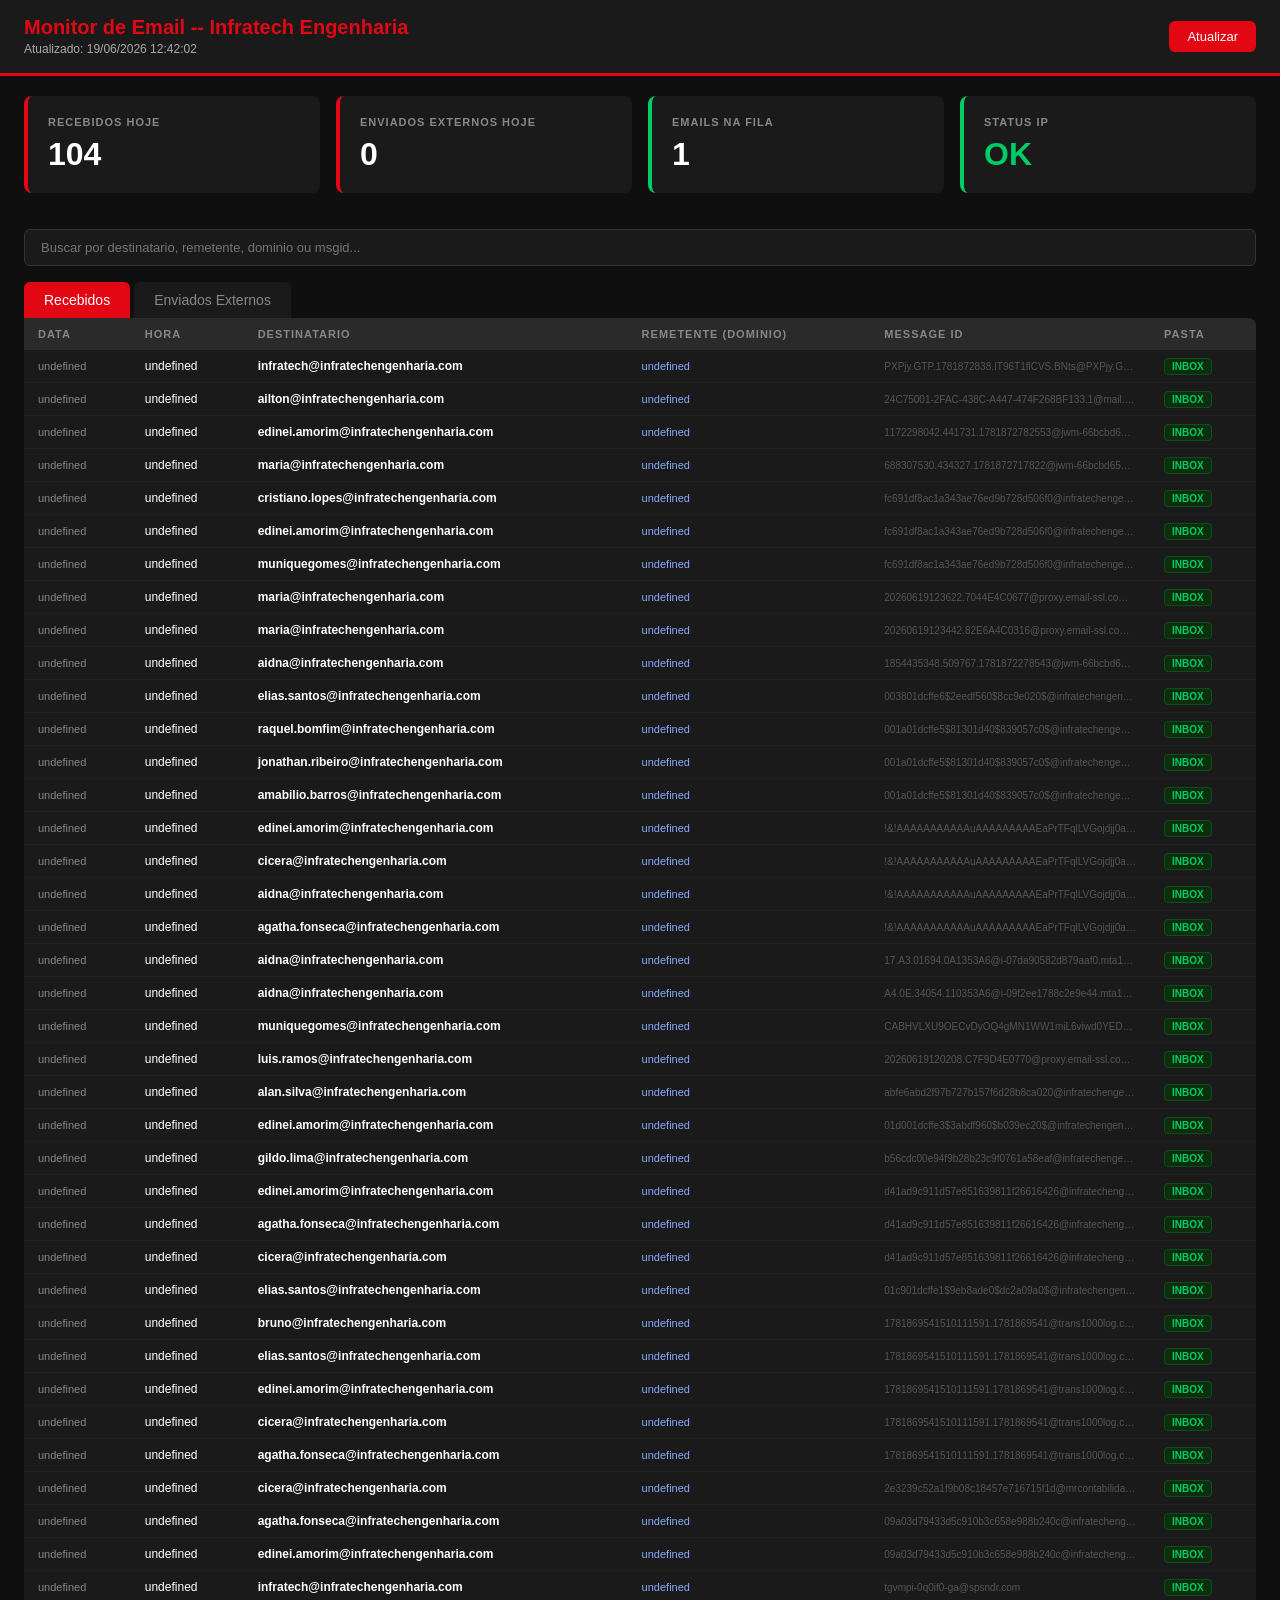
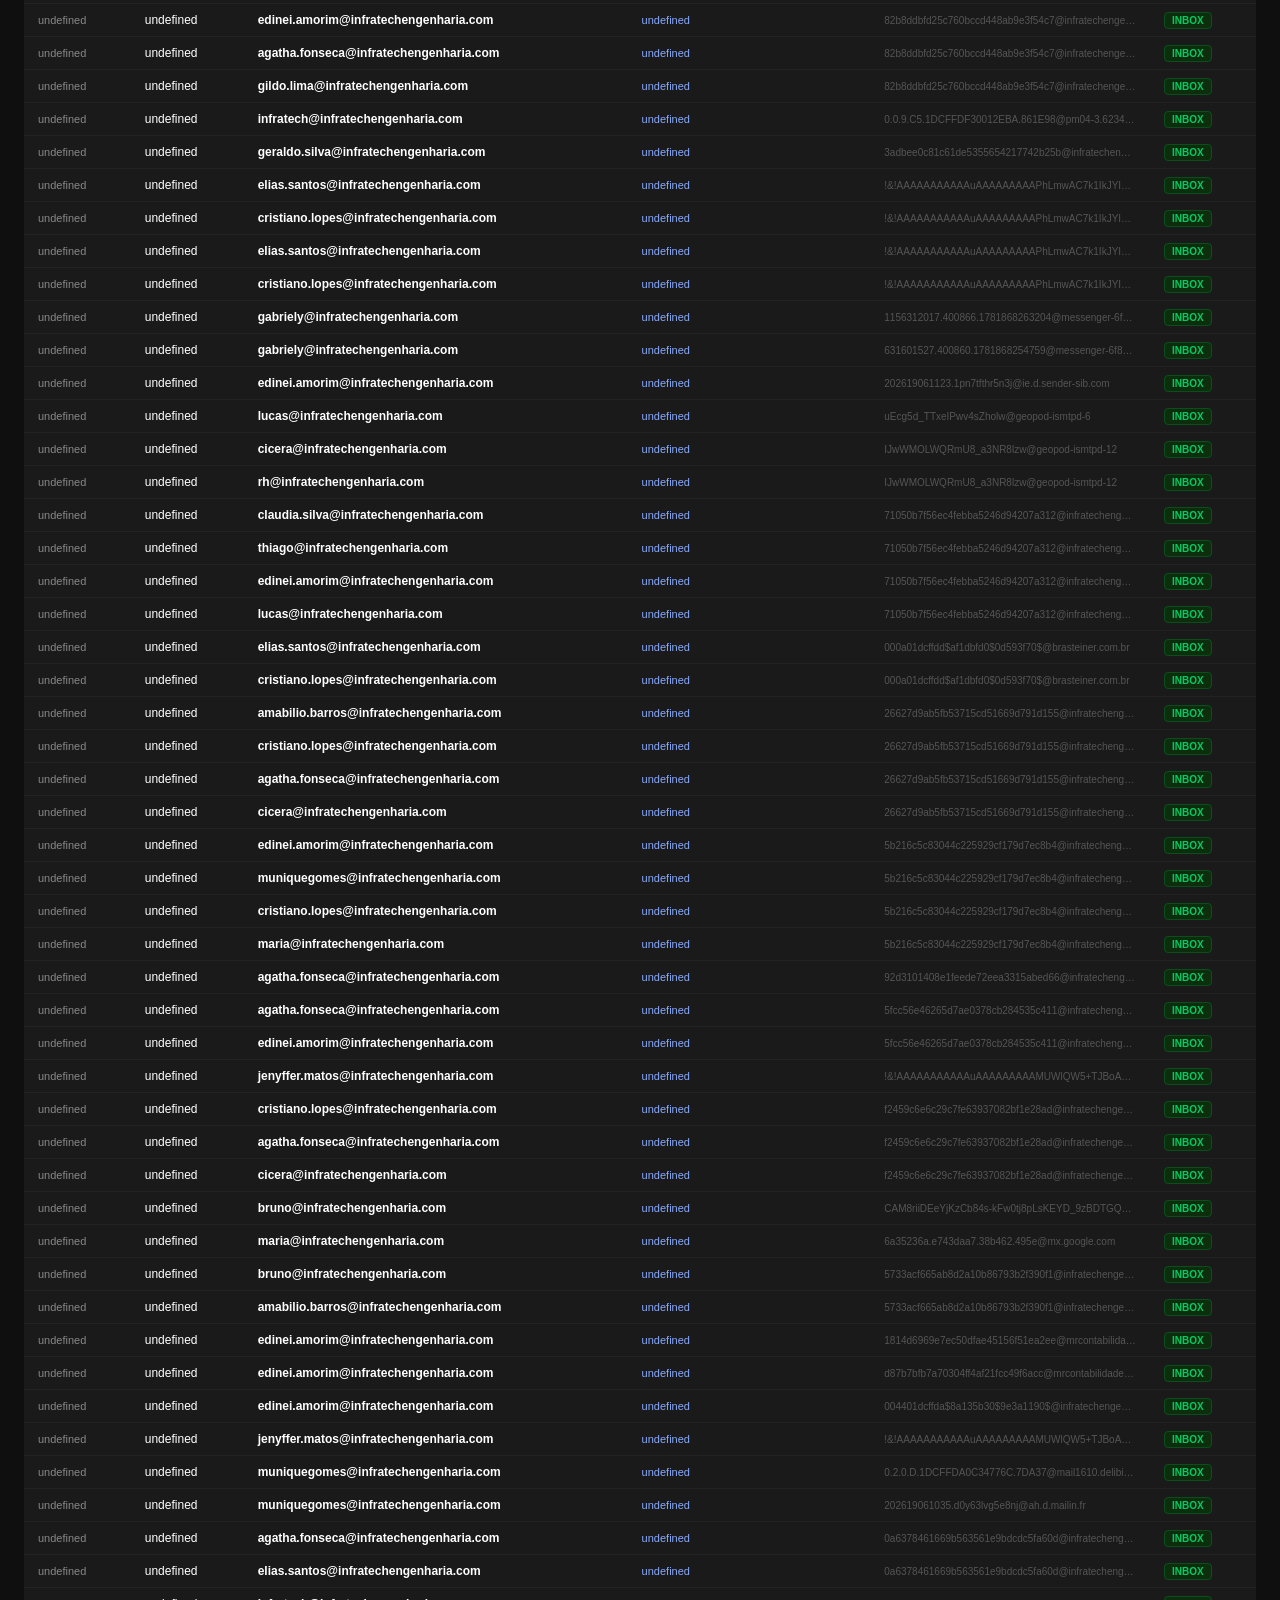
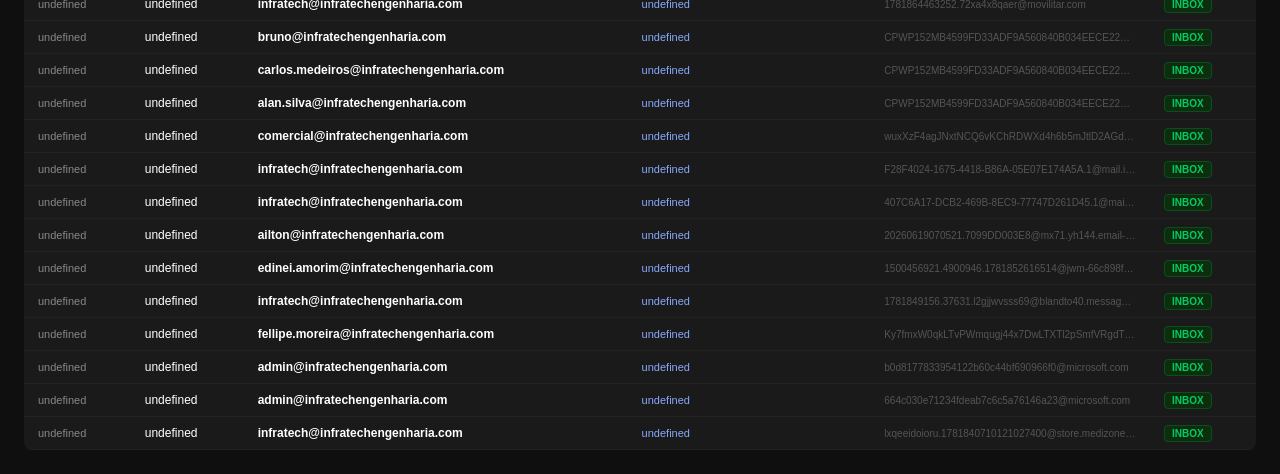
==== dashboard/index.html @ 19f31ac3 "Dashboard monitoramento email + scripts atualizados" ====
<!DOCTYPE html>
<html lang="pt-BR">
<head>
<meta charset="UTF-8">
<meta name="viewport" content="width=device-width, initial-scale=1.0">
<title>Monitor de Email | Infratech Engenharia</title>
<style>
* { margin: 0; padding: 0; box-sizing: border-box; }
body { font-family: Arial, sans-serif; background: #0f0f0f; color: #e0e0e0; }
header { background: #1a1a1a; border-bottom: 3px solid #E30613; padding: 16px 24px; display: flex; align-items: center; gap: 16px; }
header h1 { color: #E30613; font-size: 20px; }
header span { font-size: 12px; color: #aaa; }
.cards { display: flex; gap: 16px; padding: 20px 24px; flex-wrap: wrap; }
.card { background: #1a1a1a; border-radius: 8px; padding: 20px; flex: 1; min-width: 180px; border-left: 4px solid #E30613; }
.card h3 { font-size: 11px; color: #888; text-transform: uppercase; margin-bottom: 8px; letter-spacing: 1px; }
.card .valor { font-size: 32px; font-weight: bold; color: #fff; }
.card.alerta { border-left-color: #ff4444; }
.card.ok { border-left-color: #00cc66; }
.tabs { display: flex; gap: 4px; padding: 0 24px; margin-top: 8px; }
.tab { padding: 10px 20px; background: #1a1a1a; border: none; color: #888; cursor: pointer; border-radius: 6px 6px 0 0; font-size: 14px; }
.tab.active { background: #E30613; color: #fff; }
.tabcontent { display: none; padding: 0 24px 24px; }
.tabcontent.active { display: block; }
table { width: 100%; border-collapse: collapse; background: #1a1a1a; border-radius: 0 8px 8px 8px; overflow: hidden; }
th { background: #2a2a2a; padding: 10px 14px; text-align: left; font-size: 11px; color: #888; text-transform: uppercase; letter-spacing: 1px; white-space: nowrap; }
td { padding: 9px 14px; border-bottom: 1px solid #222; font-size: 12px; }
tr:hover td { background: #1f1f1f; }
.badge { padding: 2px 7px; border-radius: 4px; font-size: 10px; font-weight: bold; white-space: nowrap; }
.badge-inbox { background: #0d2e0d; color: #00cc66; border: 1px solid #00cc6633; }
.badge-spam { background: #2e0d0d; color: #ff6666; border: 1px solid #ff444433; }
.status-ok { color: #00cc66; font-weight: bold; }
.status-alerta { color: #ff4444; font-weight: bold; }
.refresh { margin-left: auto; background: #E30613; color: #fff; border: none; padding: 8px 18px; border-radius: 6px; cursor: pointer; font-size: 13px; }
.refresh:hover { background: #c00510; }
.search { padding: 16px 24px 8px; }
.search input { width: 100%; padding: 10px 16px; background: #1a1a1a; border: 1px solid #333; color: #fff; border-radius: 6px; font-size: 13px; }
.search input:focus { outline: none; border-color: #E30613; }
.ext { color: #aaa; font-size: 11px; }
.dest { color: #fff; font-weight: bold; }
.rem { color: #88aaff; font-size: 11px; }
.hora { color: #fff; font-size: 12px; }
.data { color: #888; font-size: 11px; }
.msgid { color: #555; font-size: 10px; max-width: 200px; overflow: hidden; text-overflow: ellipsis; white-space: nowrap; }
</style>
</head>
<body>
<header>
  <div>
    <h1>Monitor de Email -- Infratech Engenharia</h1>
    <span id="atualizado">Carregando...</span>
  </div>
  <button class="refresh" onclick="carregarDados()">Atualizar</button>
</header>
<div class="cards">
  <div class="card" id="card-recebidos"><h3>Recebidos Hoje</h3><div class="valor" id="recebidos-hoje">--</div></div>
  <div class="card" id="card-enviados"><h3>Enviados Externos Hoje</h3><div class="valor" id="enviados-hoje">--</div></div>
  <div class="card" id="card-fila"><h3>Emails na Fila</h3><div class="valor" id="fila">--</div></div>
  <div class="card" id="card-ip"><h3>Status IP</h3><div class="valor" id="ip-status">--</div></div>
</div>
<div class="search">
  <input type="text" id="busca" placeholder="Buscar por destinatario, remetente, dominio ou msgid..." oninput="filtrar()">
</div>
<div class="tabs">
  <button class="tab active" onclick="mostrarTab('recebidos',this)">Recebidos</button>
  <button class="tab" onclick="mostrarTab('enviados',this)">Enviados Externos</button>
</div>
<div id="tab-recebidos" class="tabcontent active">
  <table>
    <thead>
      <tr>
        <th>Data</th>
        <th>Hora</th>
        <th>Destinatario</th>
        <th>Remetente (dominio)</th>
        <th>Message ID</th>
        <th>Pasta</th>
      </tr>
    </thead>
    <tbody id="tabela-recebidos"></tbody>
  </table>
</div>
<div id="tab-enviados" class="tabcontent">
  <table>
    <thead>
      <tr>
        <th>Data</th>
        <th>Hora</th>
        <th>Remetente</th>
        <th>Dominio Destino</th>
        <th>Servidor Destino</th>
        <th>Rcpts</th>
      </tr>
    </thead>
    <tbody id="tabela-enviados"></tbody>
  </table>
</div>
<script>
var dadosGlobais={};
function carregarDados(){
  document.getElementById("atualizado").textContent="Atualizando...";
  fetch("data.json?t="+Date.now()).then(function(r){return r.json();}).then(function(d){
    dadosGlobais=d;
    document.getElementById("atualizado").textContent="Atualizado: "+d.atualizado;
    document.getElementById("recebidos-hoje").textContent=d.recebidos_hoje;
    document.getElementById("enviados-hoje").textContent=d.enviados_hoje;
    document.getElementById("fila").textContent=d.fila;
    var ipCard=document.getElementById("card-ip");
    var ipStatus=document.getElementById("ip-status");
    if(d.ip_bloqueado&&d.ip_bloqueado!=="nenhum"&&d.ip_bloqueado.trim()!==""){
      ipStatus.innerHTML='<span class="status-alerta">BLOQUEADO</span>';
      ipCard.className="card alerta";
    }else{
      ipStatus.innerHTML='<span class="status-ok">OK</span>';
      ipCard.className="card ok";
    }
    document.getElementById("card-fila").className=d.fila>5?"card alerta":"card ok";
    renderTabela(d.recebidos,d.enviados);
  }).catch(function(e){document.getElementById("atualizado").textContent="Erro: "+e.message;});
}
function renderTabela(recebidos,enviados){
  var busca=document.getElementById("busca").value.toLowerCase();
  var tbR=document.getElementById("tabela-recebidos");
  var htmlR="";
  var filtR=recebidos.filter(function(r){return !busca||JSON.stringify(r).toLowerCase().indexOf(busca)>=0;});
  for(var i=0;i<filtR.length;i++){
    var r=filtR[i];
    var cls=r.pasta==="INBOX"?"badge-inbox":"badge-spam";
    htmlR+="<tr>";
    htmlR+="<td class='data'>"+r.data+"</td>";
    htmlR+="<td class='hora'>"+r.hora+"</td>";
    htmlR+="<td class='dest'>"+r.destinatario+"</td>";
    htmlR+="<td class='rem'>"+r.remetente+"</td>";
    htmlR+="<td class='msgid' title='"+r.msgid+"'>"+r.msgid+"</td>";
    htmlR+="<td><span class='badge "+cls+"'>"+r.pasta+"</span></td>";
    htmlR+="</tr>";
  }
  tbR.innerHTML=htmlR||"<tr><td colspan='6' style='text-align:center;color:#555;padding:20px'>Nenhum resultado</td></tr>";
  var tbE=document.getElementById("tabela-enviados");
  var htmlE="";
  var filtE=enviados.filter(function(e){return !busca||JSON.stringify(e).toLowerCase().indexOf(busca)>=0;});
  for(var j=0;j<filtE.length;j++){
    var ev=filtE[j];
    htmlE+="<tr>";
    htmlE+="<td class='data'>"+ev.data+"</td>";
    htmlE+="<td class='hora'>"+ev.hora+"</td>";
    htmlE+="<td class='dest'>"+ev.remetente+"</td>";
    htmlE+="<td class='ext'>"+ev.dominio_destino+"</td>";
    htmlE+="<td class='msgid' title='"+ev.host+"'>"+ev.host+"</td>";
    htmlE+="<td>"+ev.rcpts+"</td>";
    htmlE+="</tr>";
  }
  tbE.innerHTML=htmlE||"<tr><td colspan='6' style='text-align:center;color:#555;padding:20px'>Nenhum resultado</td></tr>";
}
function filtrar(){if(dadosGlobais.recebidos)renderTabela(dadosGlobais.recebidos,dadosGlobais.enviados);}
function mostrarTab(tab,btn){
  document.querySelectorAll(".tab").forEach(function(t){t.classList.remove("active");});
  document.querySelectorAll(".tabcontent").forEach(function(t){t.classList.remove("active");});
  document.getElementById("tab-"+tab).classList.add("active");
  btn.classList.add("active");
}
carregarDados();
setInterval(carregarDados,60000);
</script>
</body>
</html>
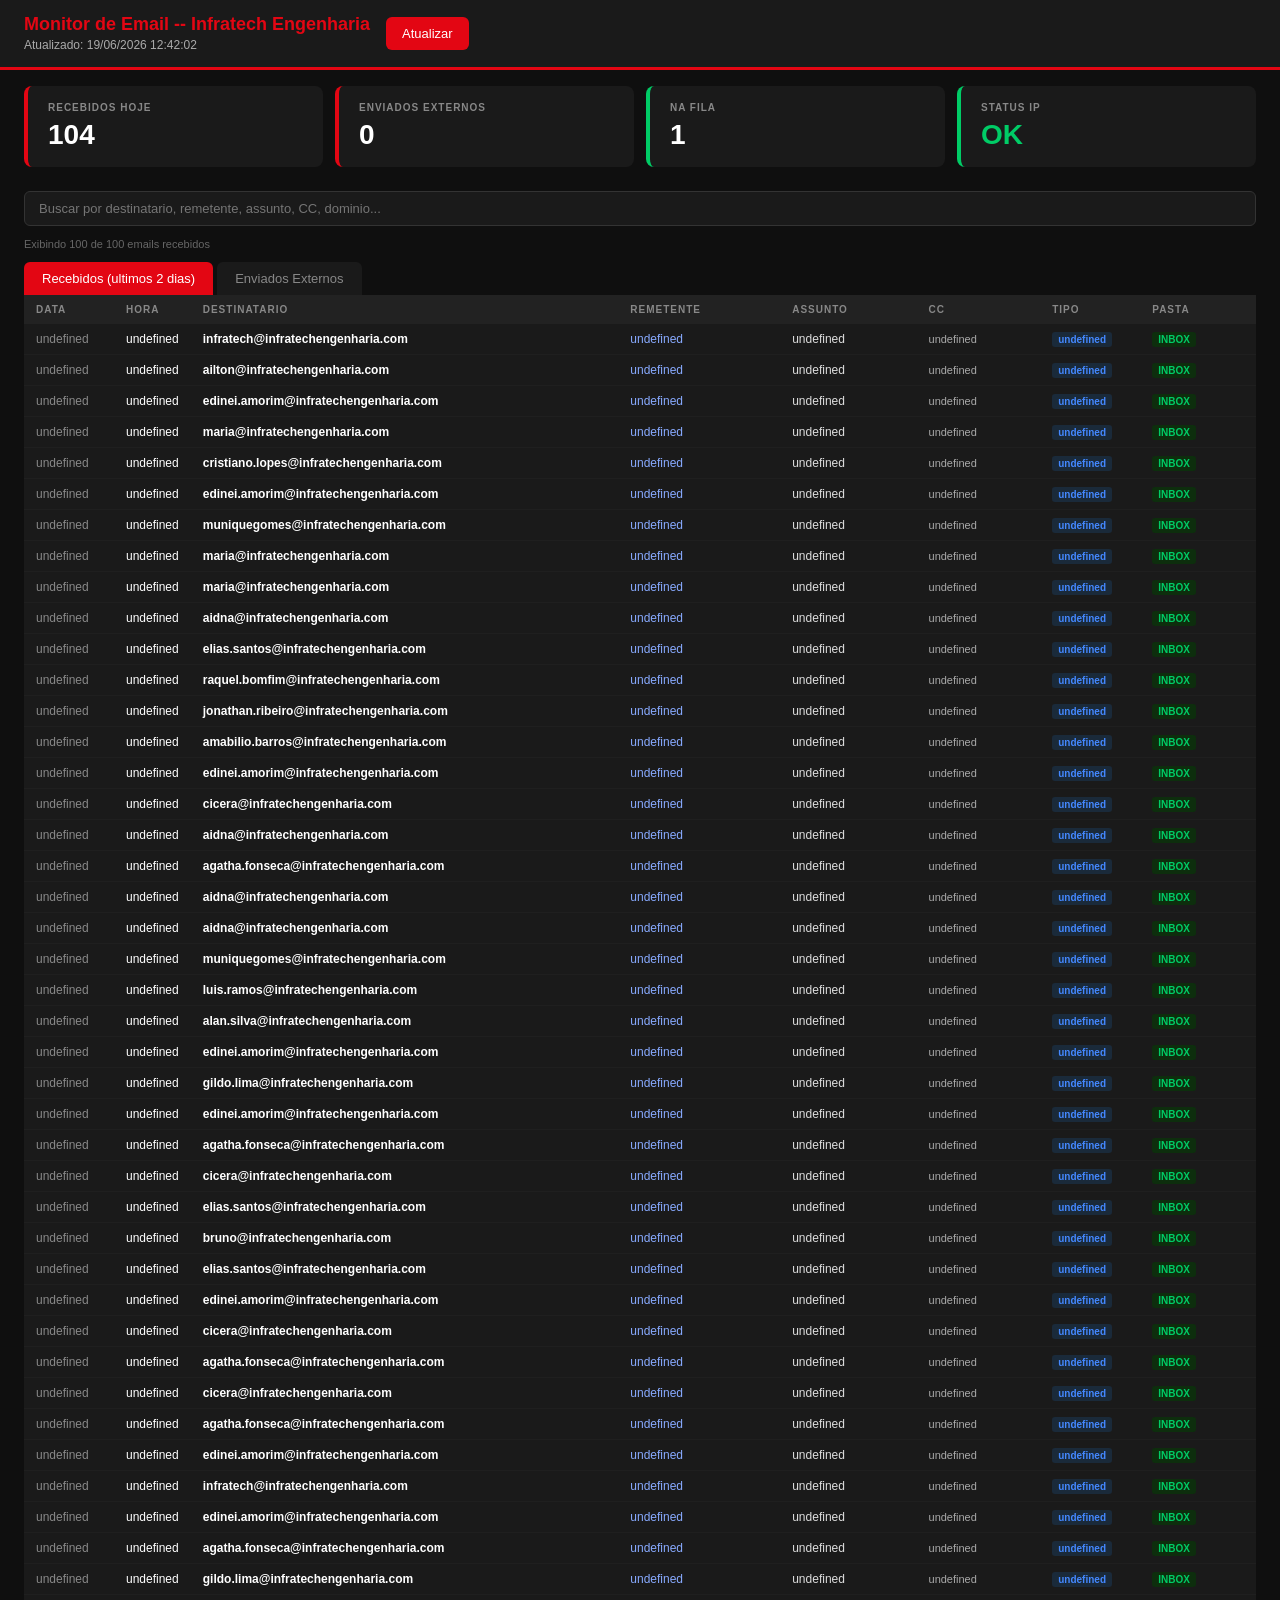
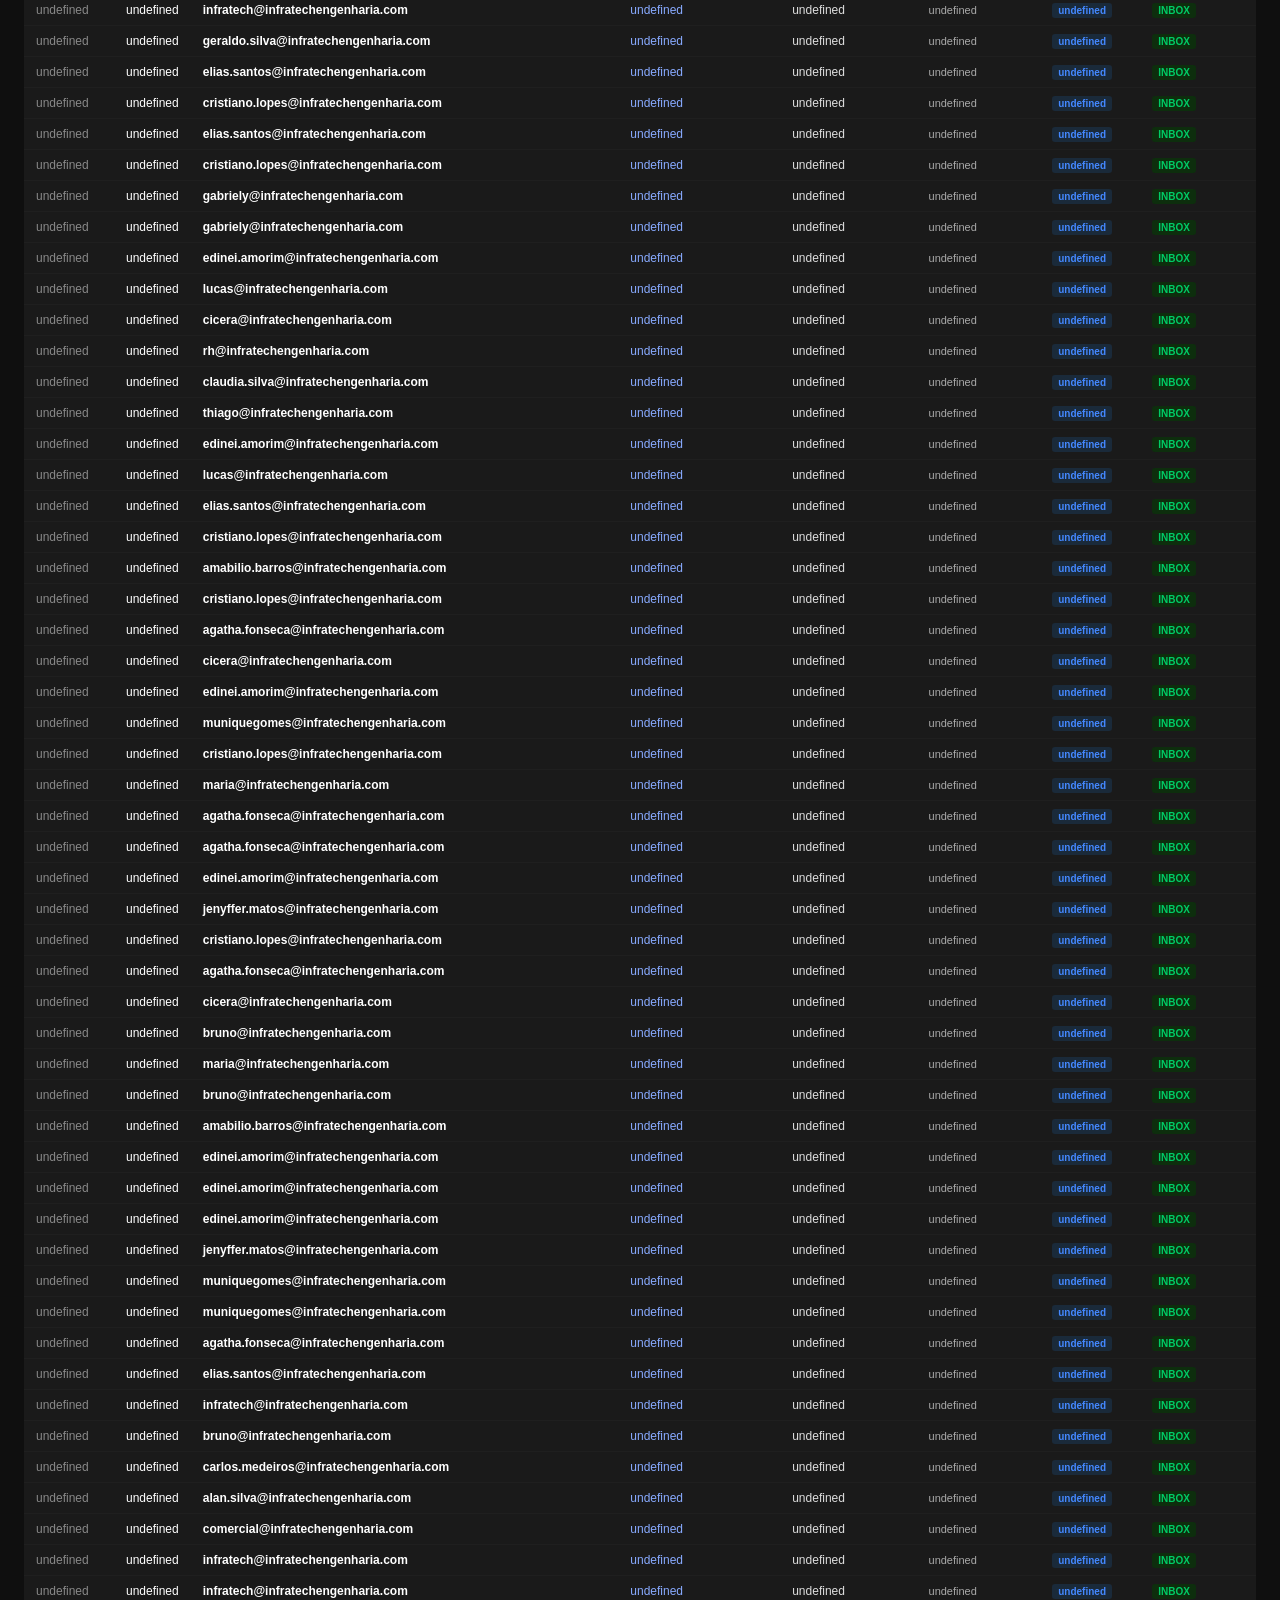
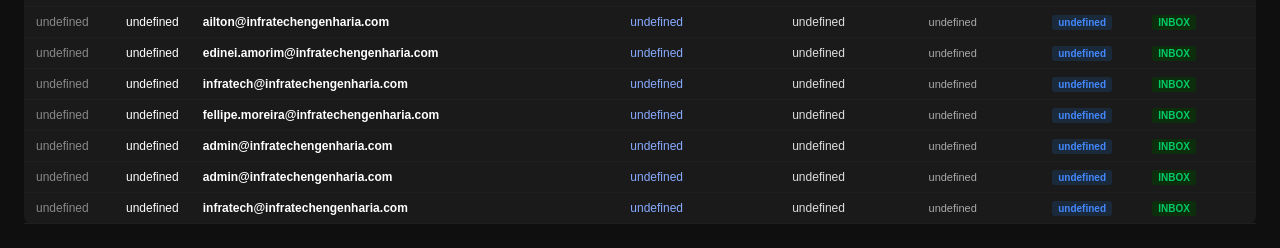
==== commit 1bac1ef2: "dashboard: atualiza fix_dashboard.py, index.html e adiciona README.md - fix_dashboard.py com comenta" ====
--- a/dashboard/index.html
+++ b/dashboard/index.html
@@ -7,40 +7,47 @@
 <style>
 * { margin: 0; padding: 0; box-sizing: border-box; }
 body { font-family: Arial, sans-serif; background: #0f0f0f; color: #e0e0e0; }
-header { background: #1a1a1a; border-bottom: 3px solid #E30613; padding: 16px 24px; display: flex; align-items: center; gap: 16px; }
-header h1 { color: #E30613; font-size: 20px; }
+header { background: #1a1a1a; border-bottom: 3px solid #E30613; padding: 14px 24px; display: flex; align-items: center; gap: 16px; }
+header h1 { color: #E30613; font-size: 18px; }
 header span { font-size: 12px; color: #aaa; }
-.cards { display: flex; gap: 16px; padding: 20px 24px; flex-wrap: wrap; }
-.card { background: #1a1a1a; border-radius: 8px; padding: 20px; flex: 1; min-width: 180px; border-left: 4px solid #E30613; }
-.card h3 { font-size: 11px; color: #888; text-transform: uppercase; margin-bottom: 8px; letter-spacing: 1px; }
-.card .valor { font-size: 32px; font-weight: bold; color: #fff; }
+.cards { display: flex; gap: 12px; padding: 16px 24px; flex-wrap: wrap; }
+.card { background: #1a1a1a; border-radius: 8px; padding: 16px 20px; flex: 1; min-width: 160px; border-left: 4px solid #E30613; }
+.card h3 { font-size: 10px; color: #888; text-transform: uppercase; margin-bottom: 6px; letter-spacing: 1px; }
+.card .valor { font-size: 28px; font-weight: bold; color: #fff; }
 .card.alerta { border-left-color: #ff4444; }
 .card.ok { border-left-color: #00cc66; }
+.toolbar { display: flex; align-items: center; gap: 8px; padding: 8px 24px; }
+.toolbar input { flex: 1; padding: 9px 14px; background: #1a1a1a; border: 1px solid #333; color: #fff; border-radius: 6px; font-size: 13px; }
+.toolbar input:focus { outline: none; border-color: #E30613; }
 .tabs { display: flex; gap: 4px; padding: 0 24px; margin-top: 8px; }
-.tab { padding: 10px 20px; background: #1a1a1a; border: none; color: #888; cursor: pointer; border-radius: 6px 6px 0 0; font-size: 14px; }
+.tab { padding: 9px 18px; background: #1a1a1a; border: none; color: #888; cursor: pointer; border-radius: 6px 6px 0 0; font-size: 13px; }
 .tab.active { background: #E30613; color: #fff; }
-.tabcontent { display: none; padding: 0 24px 24px; }
+.tabcontent { display: none; padding: 0 24px 24px; overflow-x: auto; }
 .tabcontent.active { display: block; }
-table { width: 100%; border-collapse: collapse; background: #1a1a1a; border-radius: 0 8px 8px 8px; overflow: hidden; }
-th { background: #2a2a2a; padding: 10px 14px; text-align: left; font-size: 11px; color: #888; text-transform: uppercase; letter-spacing: 1px; white-space: nowrap; }
-td { padding: 9px 14px; border-bottom: 1px solid #222; font-size: 12px; }
+table { width: 100%; border-collapse: collapse; background: #1a1a1a; border-radius: 0 8px 8px 8px; min-width: 900px; }
+th { background: #222; padding: 9px 12px; text-align: left; font-size: 10px; color: #888; text-transform: uppercase; letter-spacing: 1px; white-space: nowrap; cursor: pointer; }
+th:hover { color: #E30613; }
+td { padding: 8px 12px; border-bottom: 1px solid #1f1f1f; font-size: 12px; max-width: 250px; overflow: hidden; text-overflow: ellipsis; white-space: nowrap; }
 tr:hover td { background: #1f1f1f; }
-.badge { padding: 2px 7px; border-radius: 4px; font-size: 10px; font-weight: bold; white-space: nowrap; }
-.badge-inbox { background: #0d2e0d; color: #00cc66; border: 1px solid #00cc6633; }
-.badge-spam { background: #2e0d0d; color: #ff6666; border: 1px solid #ff444433; }
+.badge { padding: 2px 6px; border-radius: 3px; font-size: 10px; font-weight: bold; }
+.badge-inbox { background: #0d2e0d; color: #00cc66; }
+.badge-spam { background: #2e0d0d; color: #ff6666; }
+.badge-normal { background: #1a2a3a; color: #4488ff; }
+.badge-resposta { background: #2a1a3a; color: #aa66ff; }
+.badge-reenc { background: #2a2a1a; color: #ffaa44; }
 .status-ok { color: #00cc66; font-weight: bold; }
 .status-alerta { color: #ff4444; font-weight: bold; }
-.refresh { margin-left: auto; background: #E30613; color: #fff; border: none; padding: 8px 18px; border-radius: 6px; cursor: pointer; font-size: 13px; }
+.refresh { background: #E30613; color: #fff; border: none; padding: 9px 16px; border-radius: 6px; cursor: pointer; font-size: 13px; white-space: nowrap; }
 .refresh:hover { background: #c00510; }
-.search { padding: 16px 24px 8px; }
-.search input { width: 100%; padding: 10px 16px; background: #1a1a1a; border: 1px solid #333; color: #fff; border-radius: 6px; font-size: 13px; }
-.search input:focus { outline: none; border-color: #E30613; }
-.ext { color: #aaa; font-size: 11px; }
-.dest { color: #fff; font-weight: bold; }
-.rem { color: #88aaff; font-size: 11px; }
-.hora { color: #fff; font-size: 12px; }
-.data { color: #888; font-size: 11px; }
-.msgid { color: #555; font-size: 10px; max-width: 200px; overflow: hidden; text-overflow: ellipsis; white-space: nowrap; }
+.col-data { color: #888; width: 90px; }
+.col-hora { color: #fff; width: 75px; }
+.col-dest { color: #fff; font-weight: bold; }
+.col-rem { color: #88aaff; }
+.col-assunto { color: #ddd; }
+.col-cc { color: #aaa; font-size: 11px; }
+.col-tipo { width: 100px; }
+.col-ext { color: #aaa; }
+.counter { font-size: 11px; color: #666; padding: 4px 24px; }
 </style>
 </head>
 <body>
@@ -53,26 +60,29 @@
 </header>
 <div class="cards">
   <div class="card" id="card-recebidos"><h3>Recebidos Hoje</h3><div class="valor" id="recebidos-hoje">--</div></div>
-  <div class="card" id="card-enviados"><h3>Enviados Externos Hoje</h3><div class="valor" id="enviados-hoje">--</div></div>
-  <div class="card" id="card-fila"><h3>Emails na Fila</h3><div class="valor" id="fila">--</div></div>
+  <div class="card" id="card-enviados"><h3>Enviados Externos</h3><div class="valor" id="enviados-hoje">--</div></div>
+  <div class="card" id="card-fila"><h3>Na Fila</h3><div class="valor" id="fila">--</div></div>
   <div class="card" id="card-ip"><h3>Status IP</h3><div class="valor" id="ip-status">--</div></div>
 </div>
-<div class="search">
-  <input type="text" id="busca" placeholder="Buscar por destinatario, remetente, dominio ou msgid..." oninput="filtrar()">
+<div class="toolbar">
+  <input type="text" id="busca" placeholder="Buscar por destinatario, remetente, assunto, CC, dominio..." oninput="filtrar()">
 </div>
+<div id="counter" class="counter"></div>
 <div class="tabs">
-  <button class="tab active" onclick="mostrarTab('recebidos',this)">Recebidos</button>
+  <button class="tab active" onclick="mostrarTab('recebidos',this)">Recebidos (ultimos 2 dias)</button>
   <button class="tab" onclick="mostrarTab('enviados',this)">Enviados Externos</button>
 </div>
 <div id="tab-recebidos" class="tabcontent active">
   <table>
     <thead>
       <tr>
-        <th>Data</th>
-        <th>Hora</th>
-        <th>Destinatario</th>
-        <th>Remetente (dominio)</th>
-        <th>Message ID</th>
+        <th onclick="sortTable('recebidos','data')">Data</th>
+        <th onclick="sortTable('recebidos','hora')">Hora</th>
+        <th onclick="sortTable('recebidos','destinatario')">Destinatario</th>
+        <th onclick="sortTable('recebidos','remetente')">Remetente</th>
+        <th onclick="sortTable('recebidos','assunto')">Assunto</th>
+        <th onclick="sortTable('recebidos','cc')">CC</th>
+        <th onclick="sortTable('recebidos','tipo')">Tipo</th>
         <th>Pasta</th>
       </tr>
     </thead>
@@ -96,6 +106,7 @@
 </div>
 <script>
 var dadosGlobais={};
+var sortDir={};
 function carregarDados(){
   document.getElementById("atualizado").textContent="Atualizando...";
   fetch("data.json?t="+Date.now()).then(function(r){return r.json();}).then(function(d){
@@ -117,41 +128,57 @@
     renderTabela(d.recebidos,d.enviados);
   }).catch(function(e){document.getElementById("atualizado").textContent="Erro: "+e.message;});
 }
+function tipoBadge(tipo){
+  if(tipo==="Resposta") return "badge badge-resposta";
+  if(tipo==="Reencaminhado") return "badge badge-reenc";
+  return "badge badge-normal";
+}
 function renderTabela(recebidos,enviados){
   var busca=document.getElementById("busca").value.toLowerCase();
   var tbR=document.getElementById("tabela-recebidos");
+  var filtR=recebidos.filter(function(r){return !busca||JSON.stringify(r).toLowerCase().indexOf(busca)>=0;});
+  document.getElementById("counter").textContent="Exibindo "+filtR.length+" de "+recebidos.length+" emails recebidos";
   var htmlR="";
-  var filtR=recebidos.filter(function(r){return !busca||JSON.stringify(r).toLowerCase().indexOf(busca)>=0;});
   for(var i=0;i<filtR.length;i++){
     var r=filtR[i];
-    var cls=r.pasta==="INBOX"?"badge-inbox":"badge-spam";
+    var cls=r.pasta==="CUR"||r.pasta==="INBOX"?"badge-inbox":"badge-spam";
     htmlR+="<tr>";
-    htmlR+="<td class='data'>"+r.data+"</td>";
-    htmlR+="<td class='hora'>"+r.hora+"</td>";
-    htmlR+="<td class='dest'>"+r.destinatario+"</td>";
-    htmlR+="<td class='rem'>"+r.remetente+"</td>";
-    htmlR+="<td class='msgid' title='"+r.msgid+"'>"+r.msgid+"</td>";
+    htmlR+="<td class='col-data' title='"+r.data+"'>"+r.data+"</td>";
+    htmlR+="<td class='col-hora'>"+r.hora+"</td>";
+    htmlR+="<td class='col-dest' title='"+r.destinatario+"'>"+r.destinatario+"</td>";
+    htmlR+="<td class='col-rem' title='"+r.remetente+"'>"+r.remetente+"</td>";
+    htmlR+="<td class='col-assunto' title='"+r.assunto+"'>"+r.assunto+"</td>";
+    htmlR+="<td class='col-cc' title='"+r.cc+"'>"+r.cc+"</td>";
+    htmlR+="<td class='col-tipo'><span class='"+tipoBadge(r.tipo)+"'>"+r.tipo+"</span></td>";
     htmlR+="<td><span class='badge "+cls+"'>"+r.pasta+"</span></td>";
     htmlR+="</tr>";
   }
-  tbR.innerHTML=htmlR||"<tr><td colspan='6' style='text-align:center;color:#555;padding:20px'>Nenhum resultado</td></tr>";
+  tbR.innerHTML=htmlR||"<tr><td colspan='8' style='text-align:center;color:#555;padding:20px'>Nenhum resultado</td></tr>";
   var tbE=document.getElementById("tabela-enviados");
+  var filtE=enviados.filter(function(e){return !busca||JSON.stringify(e).toLowerCase().indexOf(busca)>=0;});
   var htmlE="";
-  var filtE=enviados.filter(function(e){return !busca||JSON.stringify(e).toLowerCase().indexOf(busca)>=0;});
   for(var j=0;j<filtE.length;j++){
     var ev=filtE[j];
     htmlE+="<tr>";
-    htmlE+="<td class='data'>"+ev.data+"</td>";
-    htmlE+="<td class='hora'>"+ev.hora+"</td>";
-    htmlE+="<td class='dest'>"+ev.remetente+"</td>";
-    htmlE+="<td class='ext'>"+ev.dominio_destino+"</td>";
-    htmlE+="<td class='msgid' title='"+ev.host+"'>"+ev.host+"</td>";
+    htmlE+="<td class='col-data'>"+ev.data+"</td>";
+    htmlE+="<td class='col-hora'>"+ev.hora+"</td>";
+    htmlE+="<td class='col-dest' title='"+ev.remetente+"'>"+ev.remetente+"</td>";
+    htmlE+="<td class='col-ext'>"+ev.dominio_destino+"</td>";
+    htmlE+="<td class='col-ext' title='"+ev.host+"'>"+ev.host+"</td>";
     htmlE+="<td>"+ev.rcpts+"</td>";
     htmlE+="</tr>";
   }
   tbE.innerHTML=htmlE||"<tr><td colspan='6' style='text-align:center;color:#555;padding:20px'>Nenhum resultado</td></tr>";
 }
 function filtrar(){if(dadosGlobais.recebidos)renderTabela(dadosGlobais.recebidos,dadosGlobais.enviados);}
+function sortTable(tab,col){
+  if(!dadosGlobais.recebidos) return;
+  var arr=tab==="recebidos"?dadosGlobais.recebidos:dadosGlobais.enviados;
+  var dir=sortDir[col]||1;
+  arr.sort(function(a,b){return a[col]>b[col]?dir:a[col]<b[col]?-dir:0;});
+  sortDir[col]=-dir;
+  renderTabela(dadosGlobais.recebidos,dadosGlobais.enviados);
+}
 function mostrarTab(tab,btn){
   document.querySelectorAll(".tab").forEach(function(t){t.classList.remove("active");});
   document.querySelectorAll(".tabcontent").forEach(function(t){t.classList.remove("active");});
@@ -159,7 +186,7 @@
   btn.classList.add("active");
 }
 carregarDados();
-setInterval(carregarDados,60000);
+setInterval(carregarDados,120000);
 </script>
 </body>
 </html>
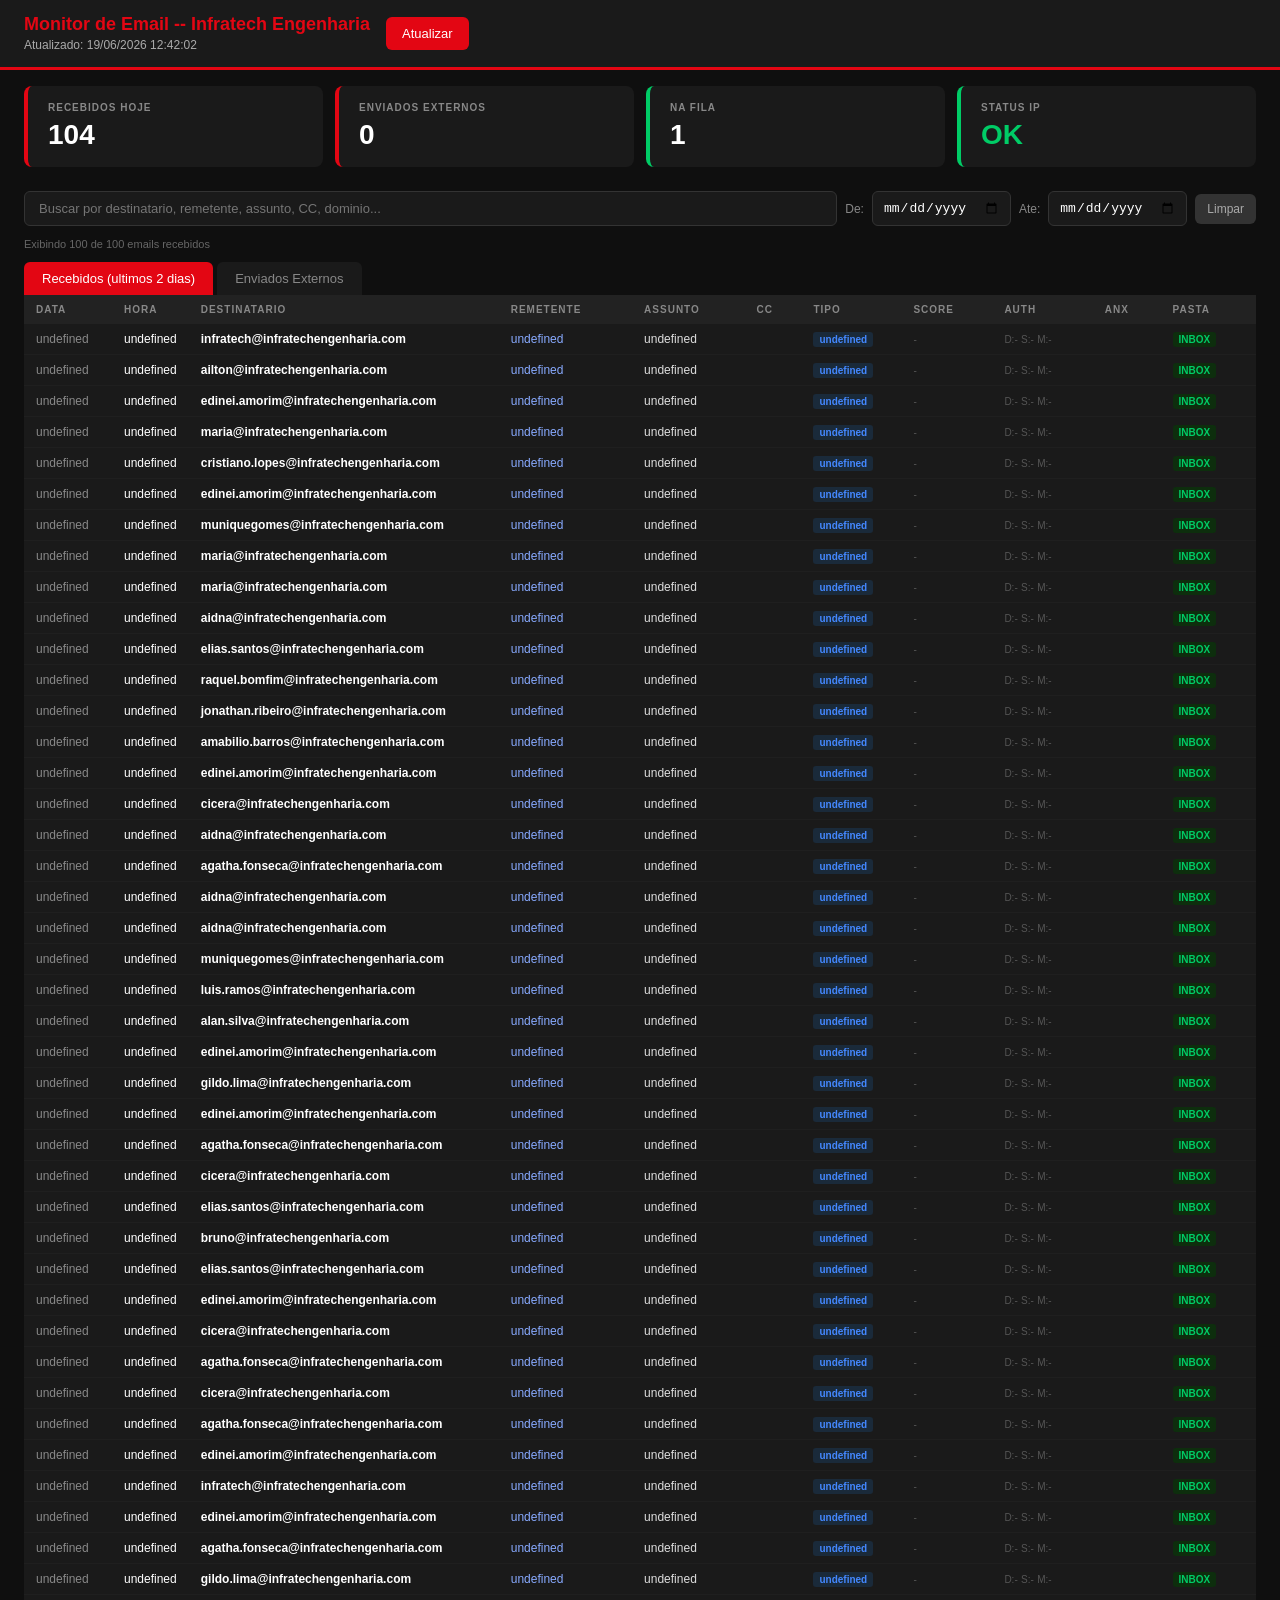
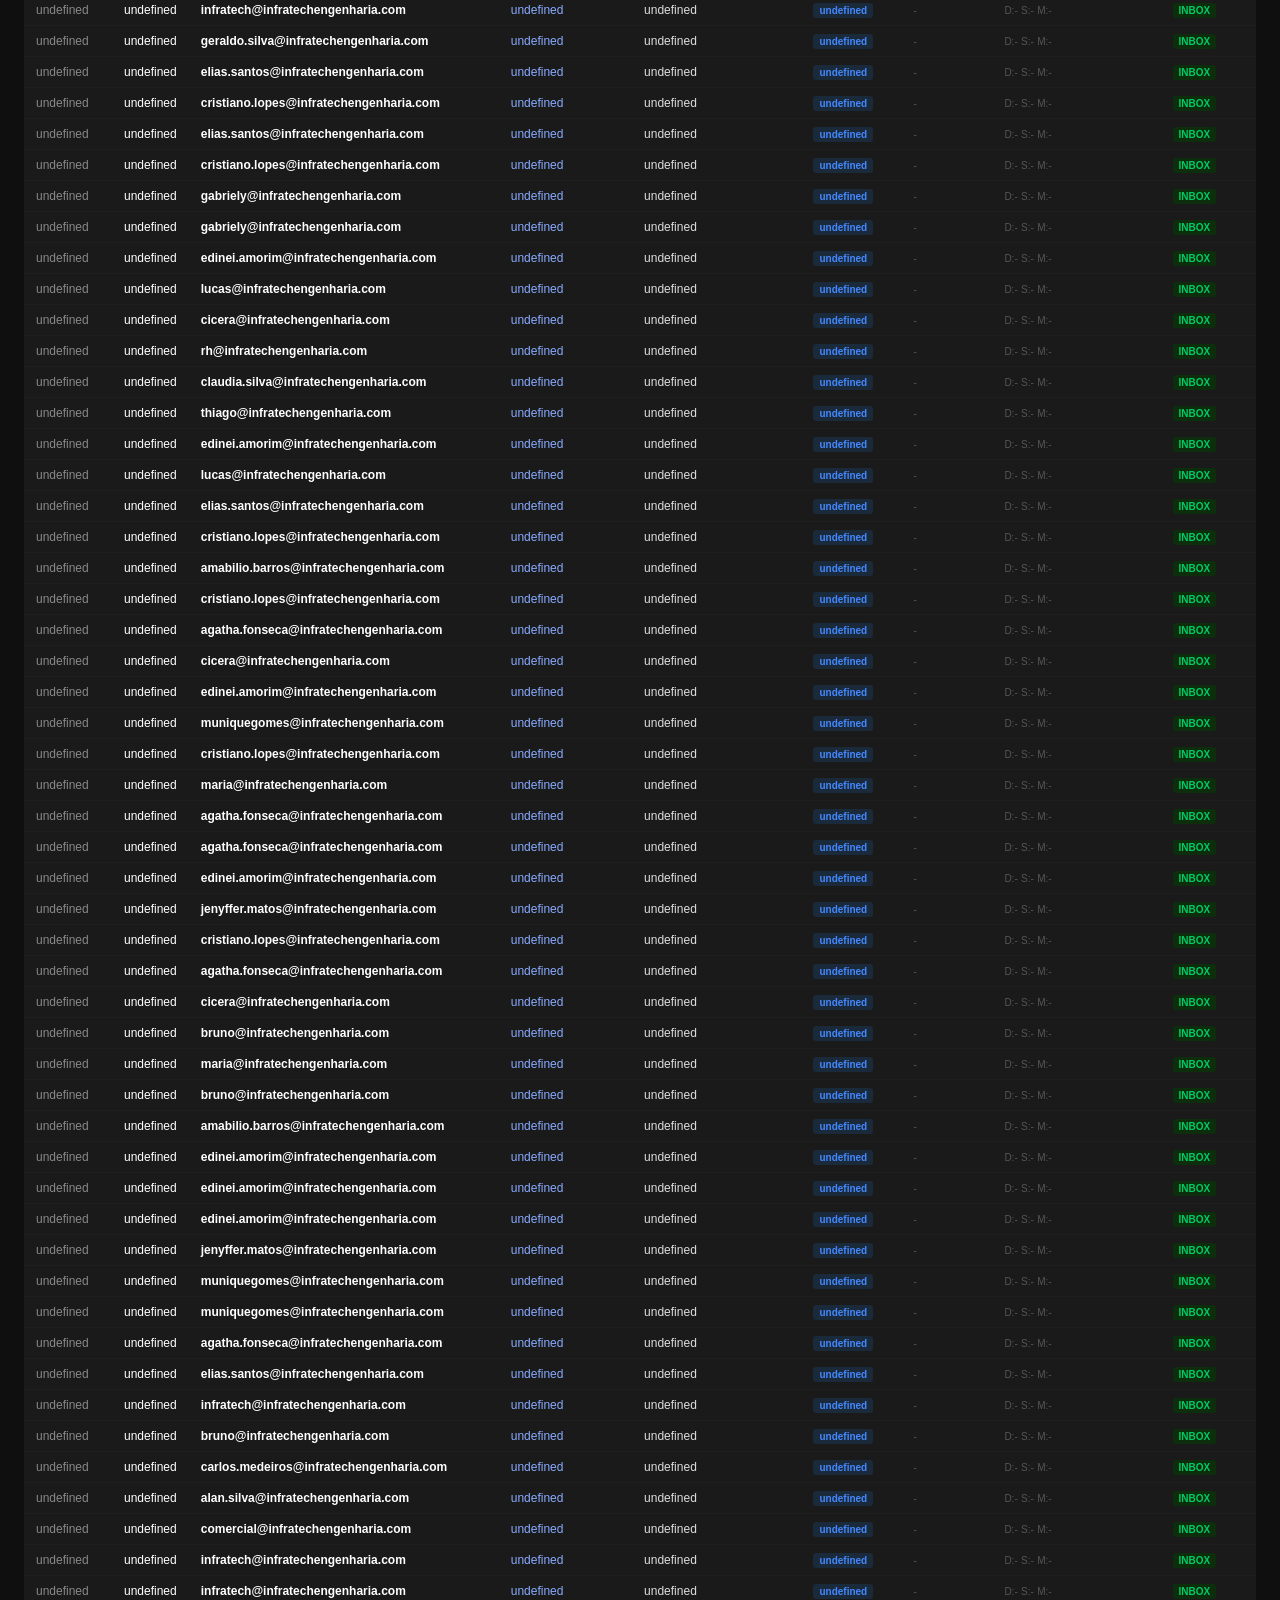
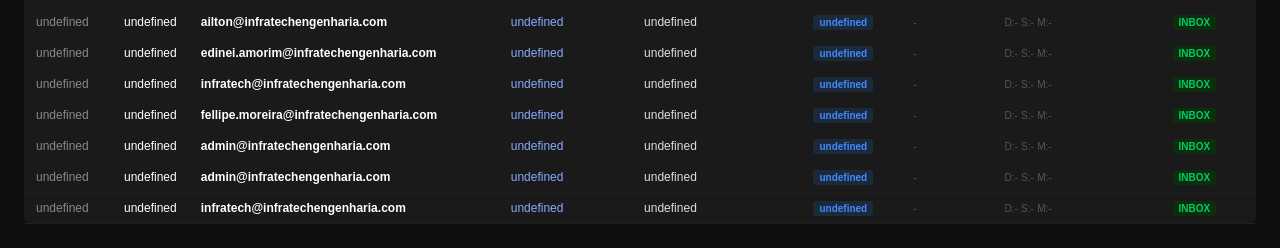
==== commit 4c0e9f3c: "dashboard: corrige filtro de data, detecta spam e adiciona colunas Auth/Score/Anexo - fix: emails se" ====
--- a/dashboard/index.html
+++ b/dashboard/index.html
@@ -16,38 +16,53 @@
 .card .valor { font-size: 28px; font-weight: bold; color: #fff; }
 .card.alerta { border-left-color: #ff4444; }
 .card.ok { border-left-color: #00cc66; }
-.toolbar { display: flex; align-items: center; gap: 8px; padding: 8px 24px; }
-.toolbar input { flex: 1; padding: 9px 14px; background: #1a1a1a; border: 1px solid #333; color: #fff; border-radius: 6px; font-size: 13px; }
-.toolbar input:focus { outline: none; border-color: #E30613; }
+.toolbar { display: flex; align-items: center; gap: 8px; padding: 8px 24px; flex-wrap: wrap; }
+.toolbar input[type=text] { flex: 1; min-width: 200px; padding: 9px 14px; background: #1a1a1a; border: 1px solid #333; color: #fff; border-radius: 6px; font-size: 13px; }
+.toolbar input[type=text]:focus { outline: none; border-color: #E30613; }
+.toolbar input[type=date] { padding: 8px 10px; background: #1a1a1a; border: 1px solid #333; color: #fff; border-radius: 6px; font-size: 13px; }
+.toolbar input[type=date]:focus { outline: none; border-color: #E30613; }
+.toolbar label { font-size: 12px; color: #888; white-space: nowrap; }
+.toolbar .btn-clear { padding: 8px 12px; background: #333; border: none; color: #aaa; border-radius: 6px; cursor: pointer; font-size: 12px; }
+.toolbar .btn-clear:hover { background: #444; color: #fff; }
 .tabs { display: flex; gap: 4px; padding: 0 24px; margin-top: 8px; }
 .tab { padding: 9px 18px; background: #1a1a1a; border: none; color: #888; cursor: pointer; border-radius: 6px 6px 0 0; font-size: 13px; }
 .tab.active { background: #E30613; color: #fff; }
 .tabcontent { display: none; padding: 0 24px 24px; overflow-x: auto; }
 .tabcontent.active { display: block; }
-table { width: 100%; border-collapse: collapse; background: #1a1a1a; border-radius: 0 8px 8px 8px; min-width: 900px; }
+table { width: 100%; border-collapse: collapse; background: #1a1a1a; border-radius: 0 8px 8px 8px; min-width: 1000px; }
 th { background: #222; padding: 9px 12px; text-align: left; font-size: 10px; color: #888; text-transform: uppercase; letter-spacing: 1px; white-space: nowrap; cursor: pointer; }
 th:hover { color: #E30613; }
-td { padding: 8px 12px; border-bottom: 1px solid #1f1f1f; font-size: 12px; max-width: 250px; overflow: hidden; text-overflow: ellipsis; white-space: nowrap; }
+td { padding: 8px 12px; border-bottom: 1px solid #1f1f1f; font-size: 12px; max-width: 220px; overflow: hidden; text-overflow: ellipsis; white-space: nowrap; }
 tr:hover td { background: #1f1f1f; }
+tr.row-spam td { background: #1a0a0a; }
+tr.row-spam:hover td { background: #200a0a; }
 .badge { padding: 2px 6px; border-radius: 3px; font-size: 10px; font-weight: bold; }
-.badge-inbox { background: #0d2e0d; color: #00cc66; }
-.badge-spam { background: #2e0d0d; color: #ff6666; }
-.badge-normal { background: #1a2a3a; color: #4488ff; }
-.badge-resposta { background: #2a1a3a; color: #aa66ff; }
-.badge-reenc { background: #2a2a1a; color: #ffaa44; }
-.status-ok { color: #00cc66; font-weight: bold; }
+.badge-inbox   { background: #0d2e0d; color: #00cc66; }
+.badge-spam-folder { background: #2e0d0d; color: #ff6666; }
+.badge-normal  { background: #1a2a3a; color: #4488ff; }
+.badge-resposta{ background: #2a1a3a; color: #aa66ff; }
+.badge-reenc   { background: #2a2a1a; color: #ffaa44; }
+.badge-spam    { background: #5a0000; color: #ff4444; border: 1px solid #ff4444; }
+.status-ok     { color: #00cc66; font-weight: bold; }
 .status-alerta { color: #ff4444; font-weight: bold; }
+.auth-pass  { color: #00cc66; font-size: 10px; font-weight: bold; }
+.auth-fail  { color: #ff4444; font-size: 10px; font-weight: bold; }
+.auth-none  { color: #555; font-size: 10px; }
+.score-high { color: #ff4444; font-weight: bold; }
+.score-med  { color: #ffaa44; }
+.score-ok   { color: #888; }
+.attach-icon { color: #ffcc44; font-size: 13px; }
 .refresh { background: #E30613; color: #fff; border: none; padding: 9px 16px; border-radius: 6px; cursor: pointer; font-size: 13px; white-space: nowrap; }
 .refresh:hover { background: #c00510; }
-.col-data { color: #888; width: 90px; }
-.col-hora { color: #fff; width: 75px; }
-.col-dest { color: #fff; font-weight: bold; }
-.col-rem { color: #88aaff; }
+.col-data  { color: #888; width: 88px; }
+.col-hora  { color: #fff; width: 72px; }
+.col-dest  { color: #fff; font-weight: bold; }
+.col-rem   { color: #88aaff; }
 .col-assunto { color: #ddd; }
-.col-cc { color: #aaa; font-size: 11px; }
-.col-tipo { width: 100px; }
-.col-ext { color: #aaa; }
-.counter { font-size: 11px; color: #666; padding: 4px 24px; }
+.col-cc    { color: #aaa; font-size: 11px; }
+.col-tipo  { width: 100px; }
+.col-ext   { color: #aaa; }
+.counter   { font-size: 11px; color: #666; padding: 4px 24px; }
 </style>
 </head>
 <body>
@@ -66,6 +81,11 @@
 </div>
 <div class="toolbar">
   <input type="text" id="busca" placeholder="Buscar por destinatario, remetente, assunto, CC, dominio..." oninput="filtrar()">
+  <label>De:</label>
+  <input type="date" id="filtro-de" onchange="filtrar()">
+  <label>Ate:</label>
+  <input type="date" id="filtro-ate" onchange="filtrar()">
+  <button class="btn-clear" onclick="limparFiltros()">Limpar</button>
 </div>
 <div id="counter" class="counter"></div>
 <div class="tabs">
@@ -83,6 +103,9 @@
         <th onclick="sortTable('recebidos','assunto')">Assunto</th>
         <th onclick="sortTable('recebidos','cc')">CC</th>
         <th onclick="sortTable('recebidos','tipo')">Tipo</th>
+        <th title="Score de spam">Score</th>
+        <th title="DKIM / SPF / DMARC">Auth</th>
+        <th title="Anexo">Anx</th>
         <th>Pasta</th>
       </tr>
     </thead>
@@ -95,7 +118,8 @@
       <tr>
         <th>Data</th>
         <th>Hora</th>
-        <th>Remetente</th>
+        <th>Remetente (nosso)</th>
+        <th>Destinatario Externo</th>
         <th>Dominio Destino</th>
         <th>Servidor Destino</th>
         <th>Rcpts</th>
@@ -105,88 +129,170 @@
   </table>
 </div>
 <script>
-var dadosGlobais={};
-var sortDir={};
-function carregarDados(){
-  document.getElementById("atualizado").textContent="Atualizando...";
-  fetch("data.json?t="+Date.now()).then(function(r){return r.json();}).then(function(d){
-    dadosGlobais=d;
-    document.getElementById("atualizado").textContent="Atualizado: "+d.atualizado;
-    document.getElementById("recebidos-hoje").textContent=d.recebidos_hoje;
-    document.getElementById("enviados-hoje").textContent=d.enviados_hoje;
-    document.getElementById("fila").textContent=d.fila;
-    var ipCard=document.getElementById("card-ip");
-    var ipStatus=document.getElementById("ip-status");
-    if(d.ip_bloqueado&&d.ip_bloqueado!=="nenhum"&&d.ip_bloqueado.trim()!==""){
-      ipStatus.innerHTML='<span class="status-alerta">BLOQUEADO</span>';
-      ipCard.className="card alerta";
-    }else{
-      ipStatus.innerHTML='<span class="status-ok">OK</span>';
-      ipCard.className="card ok";
+var dadosGlobais = {};
+var sortDir = {};
+
+function carregarDados() {
+  document.getElementById("atualizado").textContent = "Atualizando...";
+  fetch("data.json?t=" + Date.now())
+    .then(function(r) { return r.json(); })
+    .then(function(d) {
+      dadosGlobais = d;
+      document.getElementById("atualizado").textContent = "Atualizado: " + d.atualizado;
+      document.getElementById("recebidos-hoje").textContent = d.recebidos_hoje;
+      document.getElementById("enviados-hoje").textContent = d.enviados_hoje;
+      document.getElementById("fila").textContent = d.fila;
+      var ipCard = document.getElementById("card-ip");
+      var ipStatus = document.getElementById("ip-status");
+      if (d.ip_bloqueado && d.ip_bloqueado !== "nenhum" && d.ip_bloqueado.trim() !== "") {
+        ipStatus.innerHTML = '<span class="status-alerta">BLOQUEADO</span>';
+        ipCard.className = "card alerta";
+      } else {
+        ipStatus.innerHTML = '<span class="status-ok">OK</span>';
+        ipCard.className = "card ok";
+      }
+      document.getElementById("card-fila").className = d.fila > 5 ? "card alerta" : "card ok";
+      renderTabela(d.recebidos, d.enviados);
+    })
+    .catch(function(e) {
+      document.getElementById("atualizado").textContent = "Erro: " + e.message;
+    });
+}
+
+function parseDateBR(str) {
+  // "25/06/2026" -> Date
+  if (!str) return null;
+  var p = str.split('/');
+  if (p.length !== 3) return null;
+  return new Date(p[2], p[1]-1, p[0]);
+}
+
+function filtrar() {
+  if (dadosGlobais.recebidos) renderTabela(dadosGlobais.recebidos, dadosGlobais.enviados);
+}
+
+function limparFiltros() {
+  document.getElementById("busca").value = '';
+  document.getElementById("filtro-de").value = '';
+  document.getElementById("filtro-ate").value = '';
+  filtrar();
+}
+
+function tipoBadge(tipo) {
+  if (tipo === "Spam")          return "badge badge-spam";
+  if (tipo === "Resposta")      return "badge badge-resposta";
+  if (tipo === "Reencaminhado") return "badge badge-reenc";
+  return "badge badge-normal";
+}
+
+function authCell(dkim, spf, dmarc) {
+  function cls(v) {
+    if (!v) return 'auth-none';
+    v = v.toLowerCase();
+    return (v === 'pass') ? 'auth-pass' : 'auth-fail';
+  }
+  var d = dkim || '-', s = spf || '-', m = dmarc || '-';
+  return '<span class="' + cls(dkim)  + '" title="DKIM">D:' + d + '</span> ' +
+         '<span class="' + cls(spf)   + '" title="SPF">S:'  + s + '</span> ' +
+         '<span class="' + cls(dmarc) + '" title="DMARC">M:' + m + '</span>';
+}
+
+function scoreCell(score) {
+  if (!score && score !== 0) return '<span class="auth-none">-</span>';
+  var n = parseFloat(score);
+  var cls = n >= 5 ? 'score-high' : (n >= 2 ? 'score-med' : 'score-ok');
+  return '<span class="' + cls + '">' + score + '</span>';
+}
+
+function renderTabela(recebidos, enviados) {
+  var busca    = document.getElementById("busca").value.toLowerCase();
+  var filtroDeVal = document.getElementById("filtro-de").value;   // "2026-06-25"
+  var filtroAteVal = document.getElementById("filtro-ate").value;
+  var filtroDe  = filtroDeVal  ? new Date(filtroDeVal)  : null;
+  var filtroAte = filtroAteVal ? new Date(filtroAteVal) : null;
+  if (filtroAte) filtroAte.setHours(23,59,59);
+
+  var filtR = recebidos.filter(function(r) {
+    if (busca && JSON.stringify(r).toLowerCase().indexOf(busca) < 0) return false;
+    if (filtroDe || filtroAte) {
+      var d = parseDateBR(r.data);
+      if (d) {
+        if (filtroDe && d < filtroDe) return false;
+        if (filtroAte && d > filtroAte) return false;
+      }
     }
-    document.getElementById("card-fila").className=d.fila>5?"card alerta":"card ok";
-    renderTabela(d.recebidos,d.enviados);
-  }).catch(function(e){document.getElementById("atualizado").textContent="Erro: "+e.message;});
-}
-function tipoBadge(tipo){
-  if(tipo==="Resposta") return "badge badge-resposta";
-  if(tipo==="Reencaminhado") return "badge badge-reenc";
-  return "badge badge-normal";
-}
-function renderTabela(recebidos,enviados){
-  var busca=document.getElementById("busca").value.toLowerCase();
-  var tbR=document.getElementById("tabela-recebidos");
-  var filtR=recebidos.filter(function(r){return !busca||JSON.stringify(r).toLowerCase().indexOf(busca)>=0;});
-  document.getElementById("counter").textContent="Exibindo "+filtR.length+" de "+recebidos.length+" emails recebidos";
-  var htmlR="";
-  for(var i=0;i<filtR.length;i++){
-    var r=filtR[i];
-    var cls=r.pasta==="CUR"||r.pasta==="INBOX"?"badge-inbox":"badge-spam";
-    htmlR+="<tr>";
-    htmlR+="<td class='col-data' title='"+r.data+"'>"+r.data+"</td>";
-    htmlR+="<td class='col-hora'>"+r.hora+"</td>";
-    htmlR+="<td class='col-dest' title='"+r.destinatario+"'>"+r.destinatario+"</td>";
-    htmlR+="<td class='col-rem' title='"+r.remetente+"'>"+r.remetente+"</td>";
-    htmlR+="<td class='col-assunto' title='"+r.assunto+"'>"+r.assunto+"</td>";
-    htmlR+="<td class='col-cc' title='"+r.cc+"'>"+r.cc+"</td>";
-    htmlR+="<td class='col-tipo'><span class='"+tipoBadge(r.tipo)+"'>"+r.tipo+"</span></td>";
-    htmlR+="<td><span class='badge "+cls+"'>"+r.pasta+"</span></td>";
-    htmlR+="</tr>";
+    return true;
+  });
+
+  document.getElementById("counter").textContent =
+    "Exibindo " + filtR.length + " de " + recebidos.length + " emails recebidos";
+
+  var tbR = document.getElementById("tabela-recebidos");
+  var htmlR = "";
+  for (var i = 0; i < filtR.length; i++) {
+    var r = filtR[i];
+    var rowCls = r.tipo === "Spam" ? " class='row-spam'" : "";
+    var pastaCls = (r.pasta === "CUR" || r.pasta === "INBOX") ? "badge-inbox" : "badge-spam-folder";
+    htmlR += "<tr" + rowCls + ">";
+    htmlR += "<td class='col-data'>" + r.data + "</td>";
+    htmlR += "<td class='col-hora'>" + r.hora + "</td>";
+    htmlR += "<td class='col-dest' title='" + esc(r.destinatario) + "'>" + r.destinatario + "</td>";
+    htmlR += "<td class='col-rem'  title='" + esc(r.remetente)    + "'>" + r.remetente    + "</td>";
+    htmlR += "<td class='col-assunto' title='" + esc(r.assunto)   + "'>" + r.assunto      + "</td>";
+    htmlR += "<td class='col-cc'   title='" + esc(r.cc||'')       + "'>" + (r.cc||'')     + "</td>";
+    htmlR += "<td class='col-tipo'><span class='" + tipoBadge(r.tipo) + "'>" + r.tipo + "</span></td>";
+    htmlR += "<td>" + scoreCell(r.spam_score) + "</td>";
+    htmlR += "<td style='white-space:nowrap'>" + authCell(r.dkim, r.spf, r.dmarc) + "</td>";
+    htmlR += "<td style='text-align:center'>" + (r.anexo ? "<span class='attach-icon' title='Tem anexo'>&#128206;</span>" : "") + "</td>";
+    htmlR += "<td><span class='badge " + pastaCls + "'>" + r.pasta + "</span></td>";
+    htmlR += "</tr>";
   }
-  tbR.innerHTML=htmlR||"<tr><td colspan='8' style='text-align:center;color:#555;padding:20px'>Nenhum resultado</td></tr>";
-  var tbE=document.getElementById("tabela-enviados");
-  var filtE=enviados.filter(function(e){return !busca||JSON.stringify(e).toLowerCase().indexOf(busca)>=0;});
-  var htmlE="";
-  for(var j=0;j<filtE.length;j++){
-    var ev=filtE[j];
-    htmlE+="<tr>";
-    htmlE+="<td class='col-data'>"+ev.data+"</td>";
-    htmlE+="<td class='col-hora'>"+ev.hora+"</td>";
-    htmlE+="<td class='col-dest' title='"+ev.remetente+"'>"+ev.remetente+"</td>";
-    htmlE+="<td class='col-ext'>"+ev.dominio_destino+"</td>";
-    htmlE+="<td class='col-ext' title='"+ev.host+"'>"+ev.host+"</td>";
-    htmlE+="<td>"+ev.rcpts+"</td>";
-    htmlE+="</tr>";
+  tbR.innerHTML = htmlR || "<tr><td colspan='11' style='text-align:center;color:#555;padding:20px'>Nenhum resultado</td></tr>";
+
+  var filtE = enviados.filter(function(e) {
+    if (!busca) return true;
+    return JSON.stringify(e).toLowerCase().indexOf(busca) >= 0;
+  });
+
+  var tbE = document.getElementById("tabela-enviados");
+  var htmlE = "";
+  for (var j = 0; j < filtE.length; j++) {
+    var ev = filtE[j];
+    htmlE += "<tr>";
+    htmlE += "<td class='col-data'>" + ev.data + "</td>";
+    htmlE += "<td class='col-hora'>" + ev.hora + "</td>";
+    htmlE += "<td class='col-dest' title='" + esc(ev.remetente)    + "'>" + ev.remetente    + "</td>";
+    htmlE += "<td class='col-rem'  title='" + esc(ev.destinatario||'') + "'>" + (ev.destinatario||'') + "</td>";
+    htmlE += "<td class='col-ext'>" + ev.dominio_destino + "</td>";
+    htmlE += "<td class='col-ext' title='" + esc(ev.host) + "'>" + ev.host + "</td>";
+    htmlE += "<td>" + ev.rcpts + "</td>";
+    htmlE += "</tr>";
   }
-  tbE.innerHTML=htmlE||"<tr><td colspan='6' style='text-align:center;color:#555;padding:20px'>Nenhum resultado</td></tr>";
-}
-function filtrar(){if(dadosGlobais.recebidos)renderTabela(dadosGlobais.recebidos,dadosGlobais.enviados);}
-function sortTable(tab,col){
-  if(!dadosGlobais.recebidos) return;
-  var arr=tab==="recebidos"?dadosGlobais.recebidos:dadosGlobais.enviados;
-  var dir=sortDir[col]||1;
-  arr.sort(function(a,b){return a[col]>b[col]?dir:a[col]<b[col]?-dir:0;});
-  sortDir[col]=-dir;
-  renderTabela(dadosGlobais.recebidos,dadosGlobais.enviados);
-}
-function mostrarTab(tab,btn){
-  document.querySelectorAll(".tab").forEach(function(t){t.classList.remove("active");});
-  document.querySelectorAll(".tabcontent").forEach(function(t){t.classList.remove("active");});
-  document.getElementById("tab-"+tab).classList.add("active");
+  tbE.innerHTML = htmlE || "<tr><td colspan='7' style='text-align:center;color:#555;padding:20px'>Nenhum resultado</td></tr>";
+}
+
+function esc(s) {
+  return (s||'').replace(/'/g,"&#39;").replace(/</g,"&lt;").replace(/>/g,"&gt;");
+}
+
+function sortTable(tab, col) {
+  if (!dadosGlobais.recebidos) return;
+  var arr = tab === "recebidos" ? dadosGlobais.recebidos : dadosGlobais.enviados;
+  var dir = sortDir[col] || 1;
+  arr.sort(function(a, b) { return a[col] > b[col] ? dir : a[col] < b[col] ? -dir : 0; });
+  sortDir[col] = -dir;
+  renderTabela(dadosGlobais.recebidos, dadosGlobais.enviados);
+}
+
+function mostrarTab(tab, btn) {
+  document.querySelectorAll(".tab").forEach(function(t) { t.classList.remove("active"); });
+  document.querySelectorAll(".tabcontent").forEach(function(t) { t.classList.remove("active"); });
+  document.getElementById("tab-" + tab).classList.add("active");
   btn.classList.add("active");
 }
+
 carregarDados();
-setInterval(carregarDados,120000);
+setInterval(carregarDados, 120000);
 </script>
 </body>
 </html>
